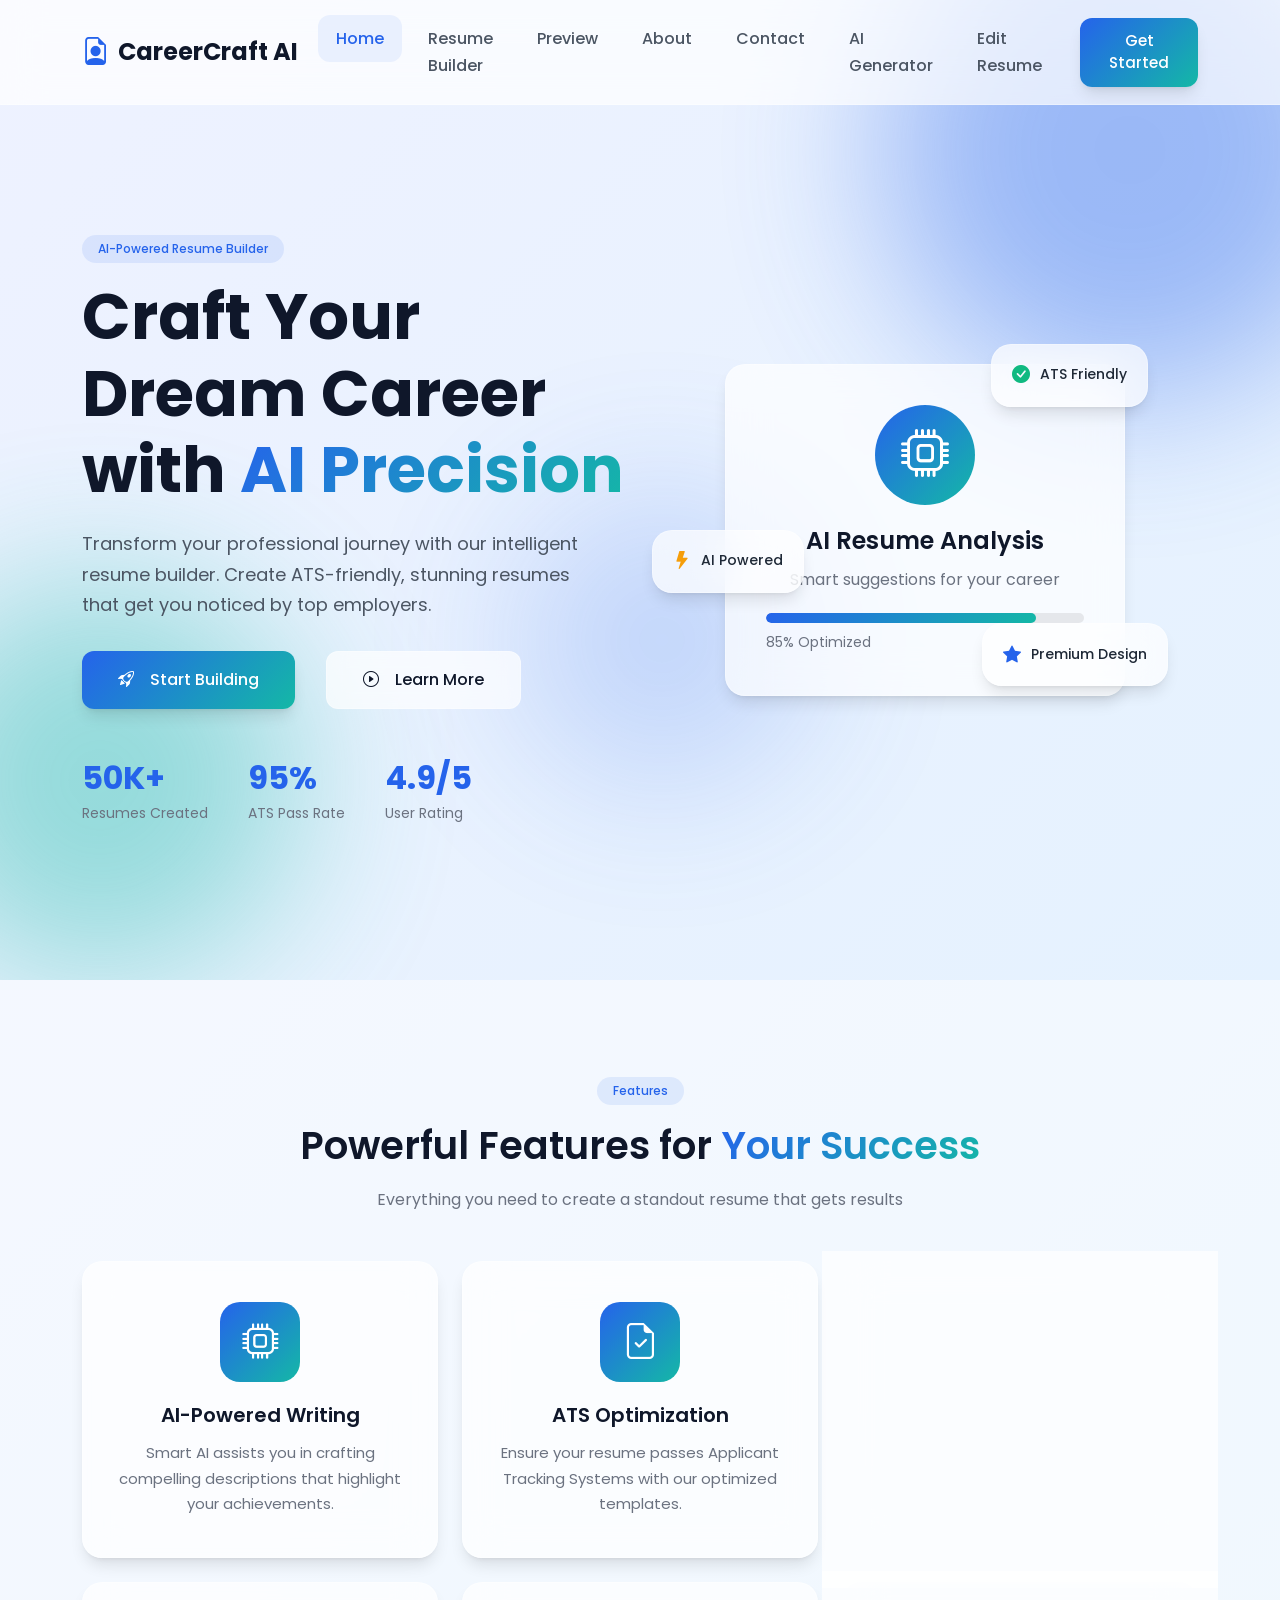
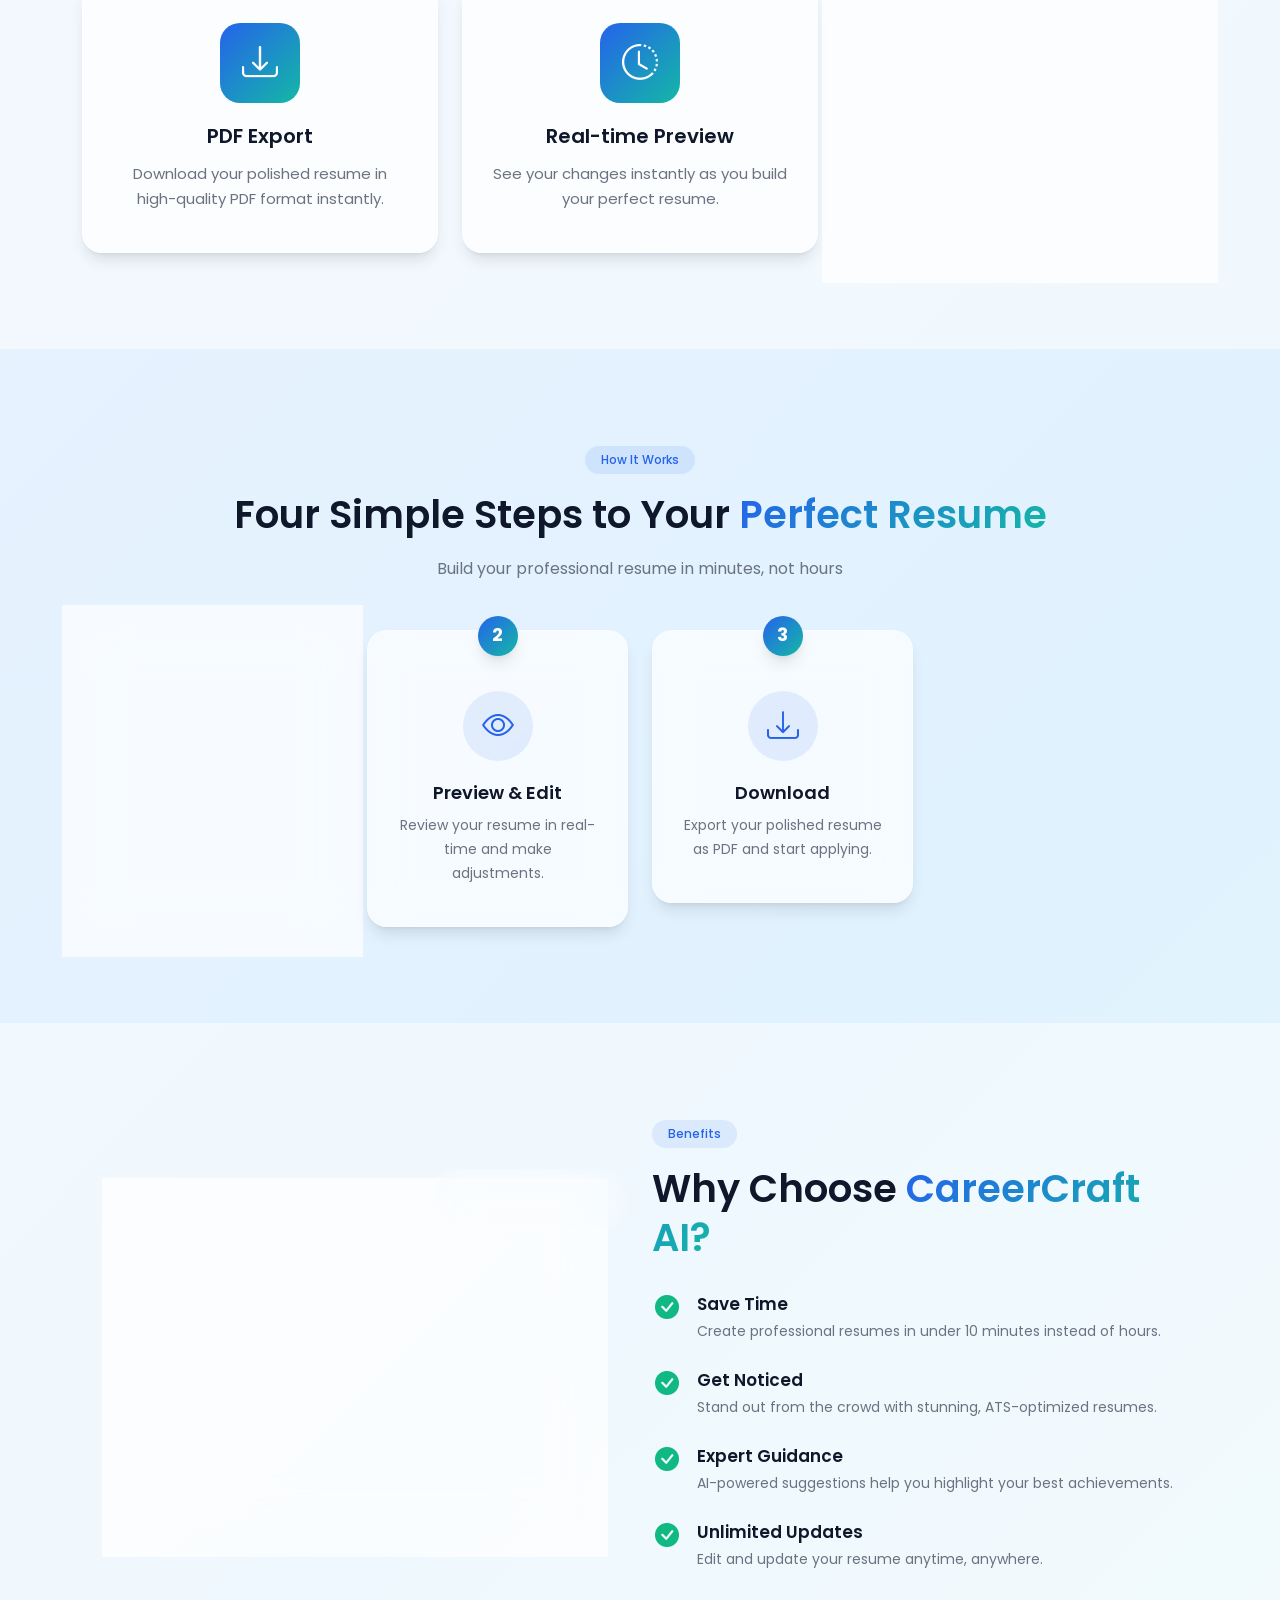
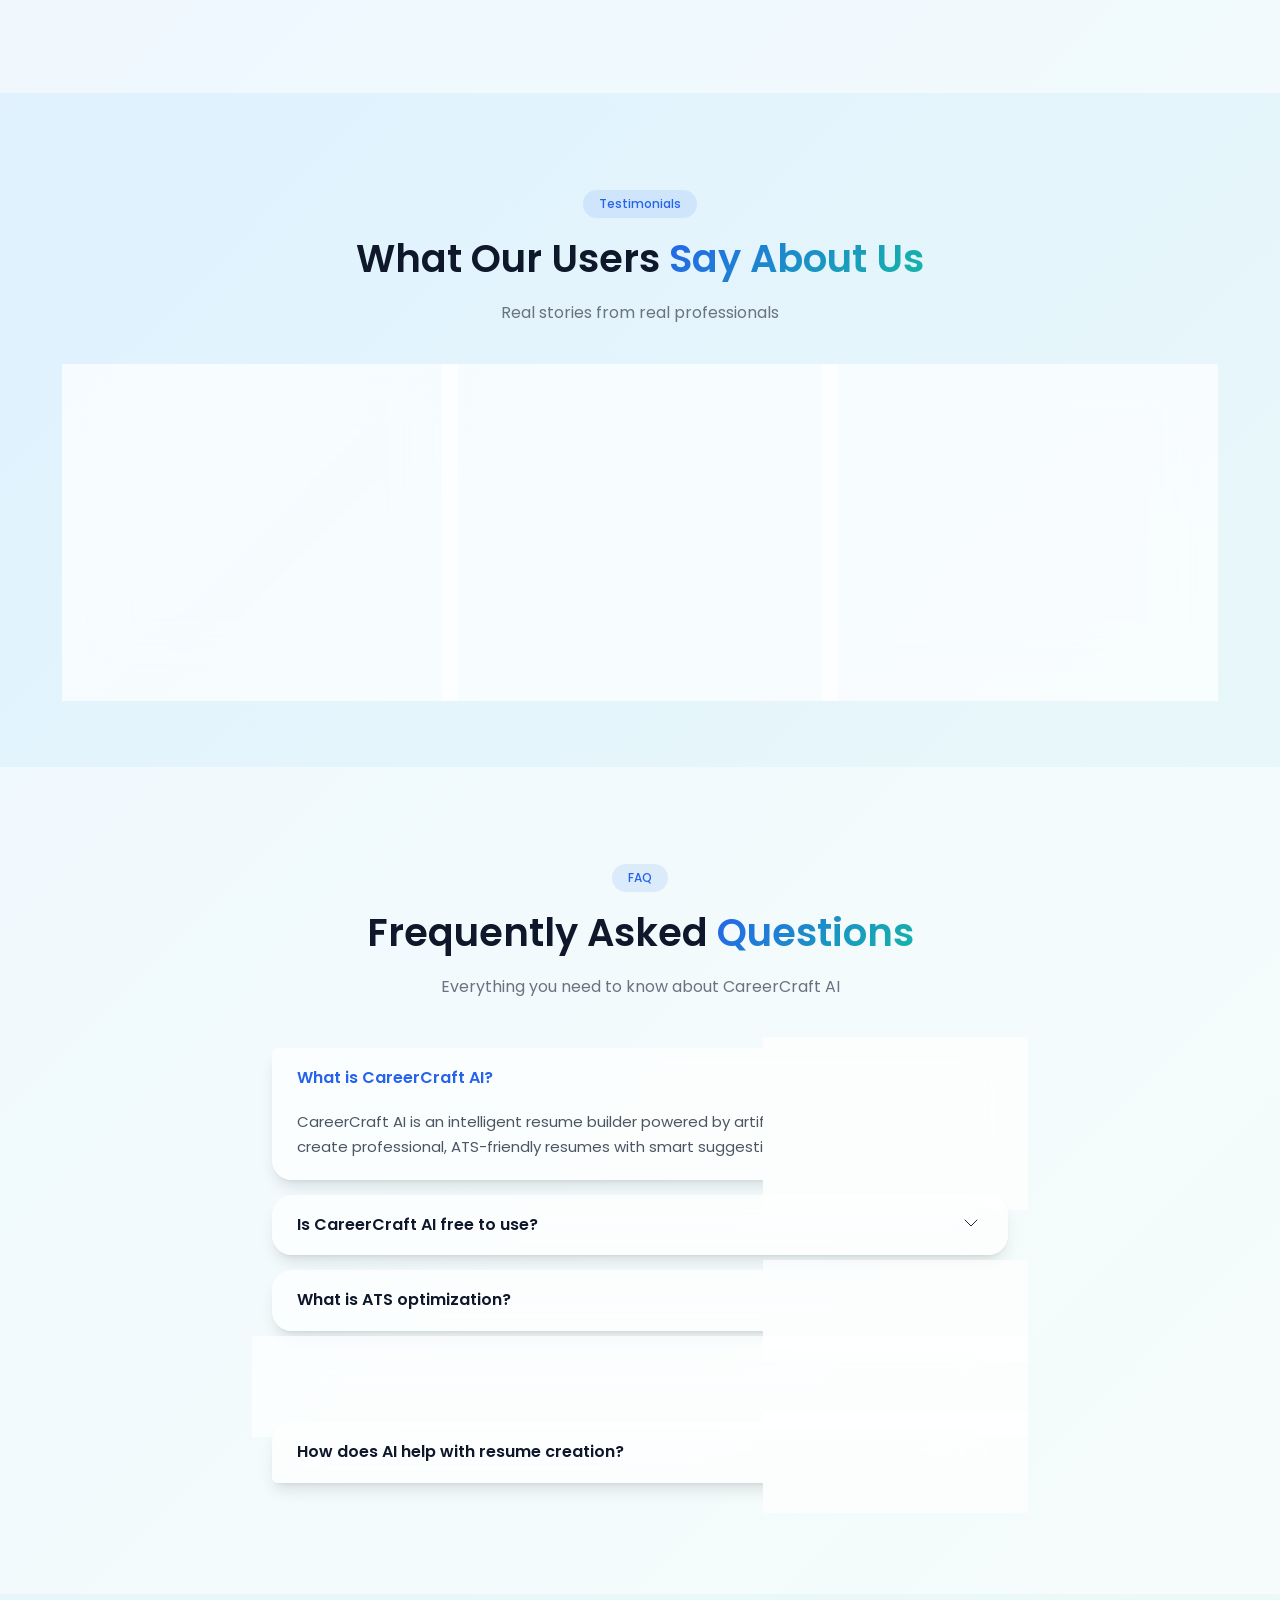
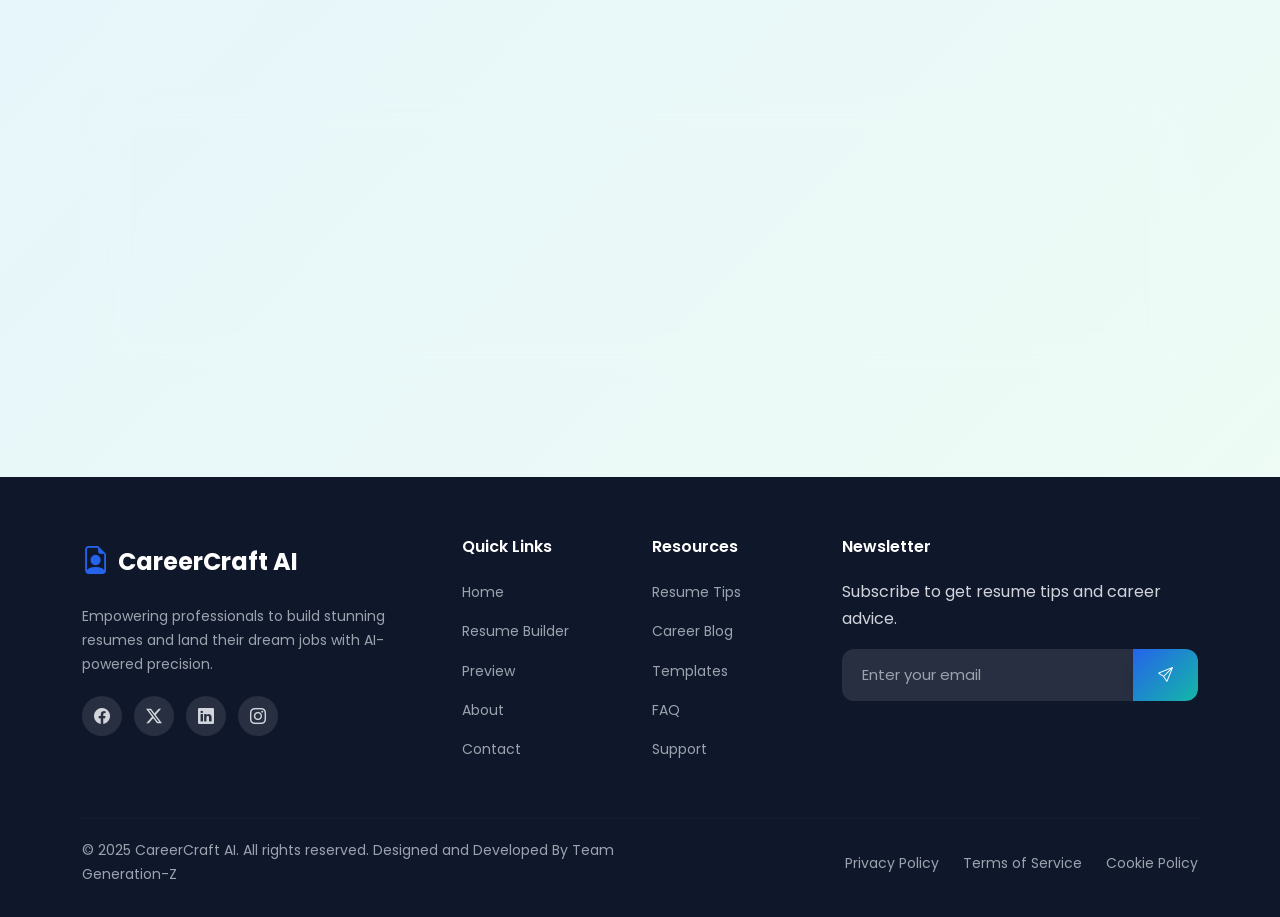
==== Frontend/index.html @ 410c8b63 "Initial commint - CareerCraft AI Resume Builder" ====
<!DOCTYPE html>
<html lang="en">
<head>
    <meta charset="UTF-8">
    <meta name="viewport" content="width=device-width, initial-scale=1.0">
    <title>CareerCraft AI - Build Your Perfect Resume with AI</title>
    <link href="https://cdn.jsdelivr.net/npm/bootstrap@5.3.2/dist/css/bootstrap.min.css" rel="stylesheet">
    <link href="https://cdn.jsdelivr.net/npm/bootstrap-icons@1.11.1/font/bootstrap-icons.css" rel="stylesheet">
    <link href="https://fonts.googleapis.com/css2?family=Poppins:wght@300;400;500;600;700&display=swap" rel="stylesheet">
    <link rel="stylesheet" href="css/styles.css">
</head>
<body>
    <!-- Navigation -->
    <nav class="navbar navbar-expand-lg fixed-top glass-nav">
        <div class="container">
            <a class="navbar-brand" href="index.html">
                <i class="bi bi-file-earmark-person me-2"></i>CareerCraft AI
            </a>
            <button class="navbar-toggler" type="button" data-bs-toggle="collapse" data-bs-target="#navbarNav">
                <span class="navbar-toggler-icon"></span>
            </button>
            <div class="collapse navbar-collapse" id="navbarNav">
                <ul class="navbar-nav ms-auto">
                    <li class="nav-item">
                        <a class="nav-link active" href="index.html">Home</a>
                    </li>
                    <li class="nav-item">
                        <a class="nav-link" href="builder.html">Resume Builder</a>
                    </li>
                    <li class="nav-item">
                        <a class="nav-link" href="preview.html">Preview</a>
                    </li>
                    <li class="nav-item">
                        <a class="nav-link" href="about.html">About</a>
                    </li>
                    <li class="nav-item">
                        <a class="nav-link" href="contact.html">Contact</a>
                    </li>
                    <li class="nav-item">
                    <a class="nav-link active" href="ai_resume.html">
                        AI Generator
                    </a>
                </li>
                     <li class="nav-item">
                    <a class="nav-link active" href="edit_ai_resume.html">
                        Edit Resume
                    </a>
                </li>   
                </ul>
                <a href="builder.html" class="btn btn-primary ms-lg-3">Get Started</a>
            </div>
        </div>
    </nav>

    <!-- Hero Section -->
    <section class="hero-section">
        <div class="hero-bg-shapes">
            <div class="shape shape-1"></div>
            <div class="shape shape-2"></div>
            <div class="shape shape-3"></div>
        </div>
        <div class="container">
            <div class="row align-items-center min-vh-100">
                <div class="col-lg-6">
                    <span class="badge badge-primary mb-3">AI-Powered Resume Builder</span>
                    <h1 class="hero-title">Craft Your Dream Career with <span class="gradient-text">AI Precision</span></h1>
                    <p class="hero-subtitle">Transform your professional journey with our intelligent resume builder. Create ATS-friendly, stunning resumes that get you noticed by top employers.</p>
                    <div class="hero-buttons">
                        <a href="builder.html" class="btn btn-primary btn-lg me-3">
                            <i class="bi bi-rocket-takeoff me-2"></i>Start Building
                        </a>
                        <a href="#features" class="btn btn-outline-glass btn-lg">
                            <i class="bi bi-play-circle me-2"></i>Learn More
                        </a>
                    </div>
                    <div class="hero-stats mt-5">
                        <div class="stat-item">
                            <h3>50K+</h3>
                            <p>Resumes Created</p>
                        </div>
                        <div class="stat-item">
                            <h3>95%</h3>
                            <p>ATS Pass Rate</p>
                        </div>
                        <div class="stat-item">
                            <h3>4.9/5</h3>
                            <p>User Rating</p>
                        </div>
                    </div>
                </div>
                <div class="col-lg-6">
                    <div class="hero-illustration">
                        <div class="glass-card hero-card">
                            <div class="ai-icon-wrapper">
                                <i class="bi bi-cpu"></i>
                            </div>
                            <h4>AI Resume Analysis</h4>
                            <p>Smart suggestions for your career</p>
                            <div class="progress-bar-wrapper">
                                <div class="progress">
                                    <div class="progress-bar" style="width: 85%;"></div>
                                </div>
                                <span>85% Optimized</span>
                            </div>
                        </div>
                        <div class="floating-card card-1 glass-card">
                            <i class="bi bi-check-circle-fill text-success"></i>
                            <span>ATS Friendly</span>
                        </div>
                        <div class="floating-card card-2 glass-card">
                            <i class="bi bi-lightning-fill text-warning"></i>
                            <span>AI Powered</span>
                        </div>
                        <div class="floating-card card-3 glass-card">
                            <i class="bi bi-star-fill text-primary"></i>
                            <span>Premium Design</span>
                        </div>
                    </div>
                </div>
            </div>
        </div>
    </section>

    <!-- Features Section -->
    <section id="features" class="features-section py-5">
        <div class="container py-5">
            <div class="text-center mb-5">
                <span class="badge badge-primary mb-3">Features</span>
                <h2 class="section-title">Powerful Features for <span class="gradient-text">Your Success</span></h2>
                <p class="section-subtitle">Everything you need to create a standout resume that gets results</p>
            </div>
            <div class="row g-4">
                <div class="col-md-6 col-lg-4">
                    <div class="feature-card glass-card">
                        <div class="feature-icon">
                            <i class="bi bi-cpu"></i>
                        </div>
                        <h4>AI-Powered Writing</h4>
                        <p>Smart AI assists you in crafting compelling descriptions that highlight your achievements.</p>
                    </div>
                </div>
                <div class="col-md-6 col-lg-4">
                    <div class="feature-card glass-card">
                        <div class="feature-icon">
                            <i class="bi bi-file-earmark-check"></i>
                        </div>
                        <h4>ATS Optimization</h4>
                        <p>Ensure your resume passes Applicant Tracking Systems with our optimized templates.</p>
                    </div>
                </div>
                <div class="col-md-6 col-lg-4">
                    <div class="feature-card glass-card">
                        <div class="feature-icon">
                            <i class="bi bi-palette"></i>
                        </div>
                        <h4>Professional Templates</h4>
                        <p>Choose from stunning, industry-specific templates designed by experts.</p>
                    </div>
                </div>
                <div class="col-md-6 col-lg-4">
                    <div class="feature-card glass-card">
                        <div class="feature-icon">
                            <i class="bi bi-download"></i>
                        </div>
                        <h4>PDF Export</h4>
                        <p>Download your polished resume in high-quality PDF format instantly.</p>
                    </div>
                </div>
                <div class="col-md-6 col-lg-4">
                    <div class="feature-card glass-card">
                        <div class="feature-icon">
                            <i class="bi bi-clock-history"></i>
                        </div>
                        <h4>Real-time Preview</h4>
                        <p>See your changes instantly as you build your perfect resume.</p>
                    </div>
                </div>
                <div class="col-md-6 col-lg-4">
                    <div class="feature-card glass-card">
                        <div class="feature-icon">
                            <i class="bi bi-shield-check"></i>
                        </div>
                        <h4>Data Security</h4>
                        <p>Your information is encrypted and secure. We never share your data.</p>
                    </div>
                </div>
            </div>
        </div>
    </section>

    <!-- How It Works Section -->
    <section class="how-it-works py-5">
        <div class="container py-5">
            <div class="text-center mb-5">
                <span class="badge badge-primary mb-3">How It Works</span>
                <h2 class="section-title">Four Simple Steps to Your <span class="gradient-text">Perfect Resume</span></h2>
                <p class="section-subtitle">Build your professional resume in minutes, not hours</p>
            </div>
            <div class="row g-4">
                <div class="col-lg-3 col-md-6">
                    <div class="step-card glass-card">
                        <div class="step-number">1</div>
                        <div class="step-icon">
                            <i class="bi bi-person-plus"></i>
                        </div>
                        <h4>Enter Details</h4>
                        <p>Fill in your personal and professional information in our intuitive form.</p>
                    </div>
                </div>
                <!-- <div class="col-lg-3 col-md-6">
                    <div class="step-card glass-card">
                        <div class="step-number">2</div>
                        <div class="step-icon">
                            <i class="bi bi-magic"></i>
                        </div>
                        <h4>AI Enhancement</h4>
                        <p>Let AI optimize your content and suggest improvements.</p>
                    </div>
                </div> -->
                <div class="col-lg-3 col-md-6">
                    <div class="step-card glass-card">
                        <div class="step-number">2</div>
                        <div class="step-icon">
                            <i class="bi bi-eye"></i>
                        </div>
                        <h4>Preview & Edit</h4>
                        <p>Review your resume in real-time and make adjustments.</p>
                    </div>
                </div>
                <div class="col-lg-3 col-md-6">
                    <div class="step-card glass-card">
                        <div class="step-number">3</div>
                        <div class="step-icon">
                            <i class="bi bi-download"></i>
                        </div>
                        <h4>Download</h4>
                        <p>Export your polished resume as PDF and start applying.</p>
                    </div>
                </div>
            </div>
        </div>
    </section>

    <!-- Benefits Section -->
    <section class="benefits-section py-5">
        <div class="container py-5">
            <div class="row align-items-center">
                <div class="col-lg-6 mb-5 mb-lg-0">
                    <div class="benefits-illustration">
                        <div class="glass-card benefit-main-card">
                            <div class="benefit-icon-large">
                                <i class="bi bi-graph-up-arrow"></i>
                            </div>
                            <h3>Boost Your Career</h3>
                            <p>Join thousands of professionals who landed their dream jobs</p>
                        </div>
                        <div class="benefit-floating glass-card">
                            <i class="bi bi-trophy-fill"></i>
                            <span>Top Performer</span>
                        </div>
                    </div>
                </div>
                <div class="col-lg-6">
                    <span class="badge badge-primary mb-3">Benefits</span>
                    <h2 class="section-title">Why Choose <span class="gradient-text">CareerCraft AI?</span></h2>
                    <div class="benefits-list">
                        <div class="benefit-item">
                            <div class="benefit-icon">
                                <i class="bi bi-check-circle-fill"></i>
                            </div>
                            <div class="benefit-content">
                                <h5>Save Time</h5>
                                <p>Create professional resumes in under 10 minutes instead of hours.</p>
                            </div>
                        </div>
                        <div class="benefit-item">
                            <div class="benefit-icon">
                                <i class="bi bi-check-circle-fill"></i>
                            </div>
                            <div class="benefit-content">
                                <h5>Get Noticed</h5>
                                <p>Stand out from the crowd with stunning, ATS-optimized resumes.</p>
                            </div>
                        </div>
                        <div class="benefit-item">
                            <div class="benefit-icon">
                                <i class="bi bi-check-circle-fill"></i>
                            </div>
                            <div class="benefit-content">
                                <h5>Expert Guidance</h5>
                                <p>AI-powered suggestions help you highlight your best achievements.</p>
                            </div>
                        </div>
                        <div class="benefit-item">
                            <div class="benefit-icon">
                                <i class="bi bi-check-circle-fill"></i>
                            </div>
                            <div class="benefit-content">
                                <h5>Unlimited Updates</h5>
                                <p>Edit and update your resume anytime, anywhere.</p>
                            </div>
                        </div>
                    </div>
                </div>
            </div>
        </div>
    </section>

    <!-- Testimonials Section -->
    <section class="testimonials-section py-5">
        <div class="container py-5">
            <div class="text-center mb-5">
                <span class="badge badge-primary mb-3">Testimonials</span>
                <h2 class="section-title">What Our Users <span class="gradient-text">Say About Us</span></h2>
                <p class="section-subtitle">Real stories from real professionals</p>
            </div>
            <div class="row g-4">
                <div class="col-lg-4 col-md-6">
                    <div class="testimonial-card glass-card">
                        <div class="stars mb-3">
                            <i class="bi bi-star-fill"></i>
                            <i class="bi bi-star-fill"></i>
                            <i class="bi bi-star-fill"></i>
                            <i class="bi bi-star-fill"></i>
                            <i class="bi bi-star-fill"></i>
                        </div>
                        <p class="testimonial-text">"CareerCraft AI helped me land my dream job at Google! The AI suggestions were incredibly helpful in highlighting my achievements."</p>
                        <div class="testimonial-author">
                            <div class="author-avatar">
                                <i class="bi bi-person-circle"></i>
                            </div>
                            <div class="author-info">
                                <h6>Sarah Johnson</h6>
                                <span>Software Engineer at Google</span>
                            </div>
                        </div>
                    </div>
                </div>
                <div class="col-lg-4 col-md-6">
                    <div class="testimonial-card glass-card">
                        <div class="stars mb-3">
                            <i class="bi bi-star-fill"></i>
                            <i class="bi bi-star-fill"></i>
                            <i class="bi bi-star-fill"></i>
                            <i class="bi bi-star-fill"></i>
                            <i class="bi bi-star-fill"></i>
                        </div>
                        <p class="testimonial-text">"I was skeptical at first, but the ATS optimization really works. Got 3x more interviews after using CareerCraft AI!"</p>
                        <div class="testimonial-author">
                            <div class="author-avatar">
                                <i class="bi bi-person-circle"></i>
                            </div>
                            <div class="author-info">
                                <h6>Michael Chen</h6>
                                <span>Product Manager at Meta</span>
                            </div>
                        </div>
                    </div>
                </div>
                <div class="col-lg-4 col-md-6">
                    <div class="testimonial-card glass-card">
                        <div class="stars mb-3">
                            <i class="bi bi-star-fill"></i>
                            <i class="bi bi-star-fill"></i>
                            <i class="bi bi-star-fill"></i>
                            <i class="bi bi-star-fill"></i>
                            <i class="bi bi-star-fill"></i>
                        </div>
                        <p class="testimonial-text">"The intuitive interface and beautiful templates made resume creation a breeze. Highly recommended for all job seekers!"</p>
                        <div class="testimonial-author">
                            <div class="author-avatar">
                                <i class="bi bi-person-circle"></i>
                            </div>
                            <div class="author-info">
                                <h6>Emily Rodriguez</h6>
                                <span>UX Designer at Apple</span>
                            </div>
                        </div>
                    </div>
                </div>
            </div>
        </div>
    </section>

    <!-- FAQ Section -->
    <section class="faq-section py-5">
        <div class="container py-5">
            <div class="text-center mb-5">
                <span class="badge badge-primary mb-3">FAQ</span>
                <h2 class="section-title">Frequently Asked <span class="gradient-text">Questions</span></h2>
                <p class="section-subtitle">Everything you need to know about CareerCraft AI</p>
            </div>
            <div class="row justify-content-center">
                <div class="col-lg-8">
                    <div class="accordion glass-accordion" id="faqAccordion">
                        <div class="accordion-item glass-card">
                            <h2 class="accordion-header">
                                <button class="accordion-button" type="button" data-bs-toggle="collapse" data-bs-target="#faq1">
                                    What is CareerCraft AI?
                                </button>
                            </h2>
                            <div id="faq1" class="accordion-collapse collapse show" data-bs-parent="#faqAccordion">
                                <div class="accordion-body">
                                    CareerCraft AI is an intelligent resume builder powered by artificial intelligence. It helps you create professional, ATS-friendly resumes with smart suggestions and beautiful templates.
                                </div>
                            </div>
                        </div>
                        <div class="accordion-item glass-card">
                            <h2 class="accordion-header">
                                <button class="accordion-button collapsed" type="button" data-bs-toggle="collapse" data-bs-target="#faq2">
                                    Is CareerCraft AI free to use?
                                </button>
                            </h2>
                            <div id="faq2" class="accordion-collapse collapse" data-bs-parent="#faqAccordion">
                                <div class="accordion-body">
                                    Yes! CareerCraft AI offers a free tier with essential features. You can create, edit, and download your resume at no cost. Premium features are available for users who want advanced capabilities.
                                </div>
                            </div>
                        </div>
                        <div class="accordion-item glass-card">
                            <h2 class="accordion-header">
                                <button class="accordion-button collapsed" type="button" data-bs-toggle="collapse" data-bs-target="#faq3">
                                    What is ATS optimization?
                                </button>
                            </h2>
                            <div id="faq3" class="accordion-collapse collapse" data-bs-parent="#faqAccordion">
                                <div class="accordion-body">
                                    ATS (Applicant Tracking System) optimization ensures your resume can be scanned and parsed correctly by automated hiring systems. Our templates and formatting are designed to pass these systems seamlessly.
                                </div>
                            </div>
                        </div>
                        <div class="accordion-item glass-card">
                            <h2 class="accordion-header">
                                <button class="accordion-button collapsed" type="button" data-bs-toggle="collapse" data-bs-target="#faq4">
                                    Can I edit my resume after downloading?
                                </button>
                            </h2>
                            <div id="faq4" class="accordion-collapse collapse" data-bs-parent="#faqAccordion">
                                <div class="accordion-body">
                                    Absolutely! Your resume data is saved automatically and you can edit it anytime. Simply return to the Resume Builder to make changes and download an updated version.
                                </div>
                            </div>
                        </div>
                        <div class="accordion-item glass-card">
                            <h2 class="accordion-header">
                                <button class="accordion-button collapsed" type="button" data-bs-toggle="collapse" data-bs-target="#faq5">
                                    How does AI help with resume creation?
                                </button>
                            </h2>
                            <div id="faq5" class="accordion-collapse collapse" data-bs-parent="#faqAccordion">
                                <div class="accordion-body">
                                    Our AI analyzes your input and provides intelligent suggestions for improving your job descriptions, highlighting achievements, and optimizing keywords relevant to your target roles.
                                </div>
                            </img></div>
                        </div>
                    </div>
                </div>
            </div>
        </div>
    </section>

    <!-- CTA Section -->
    <section class="cta-section py-5">
        <div class="container py-5">
            <div class="cta-card glass-card text-center">
                <div class="cta-content">
                    <h2>Ready to Build Your Perfect Resume?</h2>
                    <p>Join 50,000+ professionals who have already transformed their careers with CareerCraft AI.</p>
                    <a href="builder.html" class="btn btn-primary btn-lg">
                        <i class="bi bi-rocket-takeoff me-2"></i>Start Building Now
                    </a>
                </div>
            </div>
        </div>
    </section>

    <!-- Footer -->
    <footer class="footer">
        <div class="container">
            <div class="row g-4">
                <div class="col-lg-4 col-md-6">
                    <div class="footer-brand">
                        <a href="index.html" class="navbar-brand">
                            <i class="bi bi-file-earmark-person me-2"></i>CareerCraft AI
                        </a>
                        <p>Empowering professionals to build stunning resumes and land their dream jobs with AI-powered precision.</p>
                        <div class="social-links">
                            <a href="#"><i class="bi bi-facebook"></i></a>
                            <a href="#"><i class="bi bi-twitter-x"></i></a>
                            <a href="#"><i class="bi bi-linkedin"></i></a>
                            <a href="#"><i class="bi bi-instagram"></i></a>
                        </div>
                    </div>
                </div>
                <div class="col-lg-2 col-md-6">
                    <h5>Quick Links</h5>
                    <ul class="footer-links">
                        <li><a href="index.html">Home</a></li>
                        <li><a href="builder.html">Resume Builder</a></li>
                        <li><a href="preview.html">Preview</a></li>
                        <li><a href="about.html">About</a></li>
                        <li><a href="contact.html">Contact</a></li>
                    </ul>
                </div>
                <div class="col-lg-2 col-md-6">
                    <h5>Resources</h5>
                    <ul class="footer-links">
                        <li><a href="#">Resume Tips</a></li>
                        <li><a href="#">Career Blog</a></li>
                        <li><a href="#">Templates</a></li>
                        <li><a href="#">FAQ</a></li>
                        <li><a href="#">Support</a></li>
                    </ul>
                </div>
                <div class="col-lg-4 col-md-6">
                    <h5>Newsletter</h5>
                    <p>Subscribe to get resume tips and career advice.</p>
                    <form class="newsletter-form">
                        <div class="input-group">
                            <input type="email" class="form-control" placeholder="Enter your email">
                            <button class="btn btn-primary" type="submit">
                                <i class="bi bi-send"></i>
                            </button>
                        </div>
                    </form>
                </div>
            </div>
            <hr class="footer-divider">
            <div class="row align-items-center">
                <div class="col-md-6">
                    <p class="copyright">&copy; 2025 CareerCraft AI. All rights reserved. Designed and Developed By Team Generation-Z</p>
                </div>
                <div class="col-md-6 text-md-end">
                    <div class="footer-legal">
                        <a href="#">Privacy Policy</a>
                        <a href="#">Terms of Service</a>
                        <a href="#">Cookie Policy</a>
                    </div>
                </div>
            </div>
        </div>
    </footer>

    <script src="https://cdn.jsdelivr.net/npm/bootstrap@5.3.2/dist/js/bootstrap.bundle.min.js"></script>
    <script type="module" src="../Frontend/js/main.js"></script>
</body>
</html>
---- Frontend/css/styles.css ----
/* ============================================
   CareerCraft AI - Main Stylesheet
   Premium SaaS Design with Glassmorphism
   ============================================ */

/* CSS Variables */
:root {
    --primary: #2563EB;
    --primary-dark: #1D4ED8;
    --primary-light: #3B82F6;
    --secondary: #0F172A;
    --background: #F8FAFC;
    --accent: #14B8A6;
    --accent-light: #2DD4BF;
    --white: #FFFFFF;
    --gray-50: #F9FAFB;
    --gray-100: #F3F4F6;
    --gray-200: #E5E7EB;
    --gray-300: #D1D5DB;
    --gray-400: #9CA3AF;
    --gray-500: #6B7280;
    --gray-600: #4B5563;
    --gray-700: #374151;
    --gray-800: #1F2937;
    --gray-900: #111827;
    --success: #10B981;
    --warning: #F59E0B;
    --error: #EF4444;
    --shadow-sm: 0 1px 2px 0 rgba(0, 0, 0, 0.05);
    --shadow: 0 4px 6px -1px rgba(0, 0, 0, 0.1), 0 2px 4px -2px rgba(0, 0, 0, 0.1);
    --shadow-md: 0 10px 15px -3px rgba(0, 0, 0, 0.1), 0 4px 6px -4px rgba(0, 0, 0, 0.1);
    --shadow-lg: 0 20px 25px -5px rgba(0, 0, 0, 0.1), 0 8px 10px -6px rgba(0, 0, 0, 0.1);
    --shadow-xl: 0 25px 50px -12px rgba(0, 0, 0, 0.25);
    --glass-bg: rgba(255, 255, 255, 0.7);
    --glass-border: rgba(255, 255, 255, 0.3);
    --gradient-primary: linear-gradient(135deg, var(--primary) 0%, var(--accent) 100%);
    --gradient-bg: linear-gradient(135deg, #EEF2FF 0%, #E0F2FE 50%, #F0FDF4 100%);
    --border-radius: 12px;
    --border-radius-lg: 20px;
    --border-radius-xl: 30px;
    --transition: all 0.3s ease;
    --font-family: 'Poppins', sans-serif;
}

/* Base Styles */
* {
    margin: 0;
    padding: 0;
    box-sizing: border-box;
}

html {
    scroll-behavior: smooth;
}

body {
    font-family: var(--font-family);
    background: var(--gradient-bg);
    color: var(--gray-800);
    line-height: 1.7;
    font-weight: 400;
    overflow-x: hidden;
}

/* Typography */
h1, h2, h3, h4, h5, h6 {
    color: var(--secondary);
    font-weight: 600;
    line-height: 1.3;
}

.gradient-text {
    background: var(--gradient-primary);
    -webkit-background-clip: text;
    -webkit-text-fill-color: transparent;
    background-clip: text;
}

/* Buttons */
.btn {
    font-family: var(--font-family);
    font-weight: 500;
    padding: 12px 28px;
    border-radius: var(--border-radius);
    transition: var(--transition);
    font-size: 15px;
    display: inline-flex;
    align-items: center;
    justify-content: center;
    gap: 8px;
}

.btn-primary {
    background: var(--gradient-primary);
    border: none;
    color: var(--white);
    box-shadow: var(--shadow-md);
}

.btn-primary:hover {
    transform: translateY(-2px);
    box-shadow: var(--shadow-lg);
    background: var(--gradient-primary);
}

.btn-outline-glass {
    background: var(--glass-bg);
    backdrop-filter: blur(10px);
    border: 1px solid var(--glass-border);
    color: var(--secondary);
}

.btn-outline-glass:hover {
    background: var(--white);
    transform: translateY(-2px);
}

.btn-outline-danger {
    background: transparent;
    border: 1px solid var(--error);
    color: var(--error);
}

.btn-outline-danger:hover {
    background: var(--error);
    color: var(--white);
}

.btn-lg {
    padding: 16px 36px;
    font-size: 16px;
}

.btn-sm {
    padding: 8px 20px;
    font-size: 13px;
}

.btn-add {
    background: var(--accent);
    color: var(--white);
    border: none;
}

.btn-add:hover {
    background: var(--accent-light);
    color: var(--white);
}

.btn-remove {
    background: transparent;
    border: none;
    color: var(--gray-400);
    font-size: 18px;
    padding: 4px 8px;
    transition: var(--transition);
}

.btn-remove:hover {
    color: var(--error);
}

/* Badge */
.badge {
    font-family: var(--font-family);
    font-weight: 500;
    padding: 8px 16px;
    border-radius: 50px;
}

.badge-primary {
    background: rgba(37, 99, 235, 0.1);
    color: var(--primary);
}

/* Glass Card */
.glass-card {
    background: var(--glass-bg);
    backdrop-filter: blur(20px);
    -webkit-backdrop-filter: blur(20px);
    border: 1px solid var(--glass-border);
    border-radius: var(--border-radius-lg);
    box-shadow: var(--shadow-md);
    transition: var(--transition);
}

.glass-card:hover {
    transform: translateY(-4px);
    box-shadow: var(--shadow-lg);
}

.glass-card-inner {
    background: rgba(255, 255, 255, 0.5);
    border-radius: var(--border-radius);
    padding: 20px;
    margin-bottom: 16px;
}

/* Navigation */
.glass-nav {
    background: var(--glass-bg);
    backdrop-filter: blur(20px);
    -webkit-backdrop-filter: blur(20px);
    border-bottom: 1px solid var(--glass-border);
    padding: 15px 0;
    transition: var(--transition);
}

.glass-nav.scrolled {
    background: rgba(255, 255, 255, 0.95);
    box-shadow: var(--shadow);
}

.navbar-brand {
    font-size: 24px;
    font-weight: 700;
    color: var(--secondary) !important;
    display: flex;
    align-items: center;
}

.navbar-brand i {
    color: var(--primary);
    font-size: 28px;
}

.nav-link {
    font-weight: 500;
    color: var(--gray-600) !important;
    padding: 10px 18px !important;
    margin: 0 4px;
    border-radius: var(--border-radius);
    transition: var(--transition);
}

.nav-link:hover,
.nav-link.active {
    color: var(--primary) !important;
    background: rgba(37, 99, 235, 0.08);
}

.navbar-toggler {
    border: none;
    padding: 8px;
}

.navbar-toggler:focus {
    box-shadow: none;
}

/* Hero Section */
.hero-section {
    position: relative;
    padding-top: 80px;
    min-height: 100vh;
    overflow: hidden;
}

.hero-bg-shapes {
    position: absolute;
    width: 100%;
    height: 100%;
    top: 0;
    left: 0;
    z-index: -1;
    overflow: hidden;
}

.shape {
    position: absolute;
    border-radius: 50%;
    filter: blur(80px);
    opacity: 0.4;
}

.shape-1 {
    width: 500px;
    height: 500px;
    background: var(--primary);
    top: -100px;
    right: -100px;
    animation: float 8s ease-in-out infinite;
}

.shape-2 {
    width: 400px;
    height: 400px;
    background: var(--accent);
    bottom: 0;
    left: -100px;
    animation: float 10s ease-in-out infinite reverse;
}

.shape-3 {
    width: 300px;
    height: 300px;
    background: rgba(37, 99, 235, 0.5);
    top: 50%;
    left: 40%;
    animation: float 12s ease-in-out infinite;
}

@keyframes float {
    0%, 100% {
        transform: translateY(0) rotate(0deg);
    }
    50% {
        transform: translateY(-30px) rotate(5deg);
    }
}

.hero-title {
    font-size: clamp(2.5rem, 5vw, 4rem);
    font-weight: 700;
    margin-bottom: 20px;
    line-height: 1.2;
}

.hero-subtitle {
    font-size: 18px;
    color: var(--gray-600);
    margin-bottom: 30px;
    max-width: 500px;
}

.hero-buttons {
    display: flex;
    flex-wrap: wrap;
    gap: 15px;
}

.hero-stats {
    display: flex;
    gap: 40px;
    flex-wrap: wrap;
}

.stat-item h3 {
    font-size: 32px;
    font-weight: 700;
    color: var(--primary);
    margin-bottom: 4px;
}

.stat-item p {
    font-size: 14px;
    color: var(--gray-500);
    margin: 0;
}

/* Hero Illustration */
.hero-illustration {
    position: relative;
    padding: 40px;
}

.hero-card {
    text-align: center;
    padding: 40px;
    max-width: 400px;
    margin: 0 auto;
}

.ai-icon-wrapper {
    width: 100px;
    height: 100px;
    background: var(--gradient-primary);
    border-radius: 50%;
    display: flex;
    align-items: center;
    justify-content: center;
    margin: 0 auto 20px;
    animation: pulse 2s ease-in-out infinite;
}

.ai-icon-wrapper i {
    font-size: 48px;
    color: var(--white);
}

@keyframes pulse {
    0%, 100% {
        transform: scale(1);
        box-shadow: 0 0 0 0 rgba(37, 99, 235, 0.4);
    }
    50% {
        transform: scale(1.05);
        box-shadow: 0 0 30px 10px rgba(37, 99, 235, 0.2);
    }
}

.hero-card h4 {
    font-size: 24px;
    margin-bottom: 10px;
}

.hero-card p {
    color: var(--gray-500);
    margin-bottom: 20px;
}

.progress-bar-wrapper {
    text-align: left;
}

.progress {
    height: 10px;
    border-radius: 50px;
    background: var(--gray-200);
    overflow: hidden;
}

.progress-bar {
    background: var(--gradient-primary);
    border-radius: 50px;
    transition: width 1s ease;
}

.progress-bar-wrapper span {
    font-size: 14px;
    color: var(--gray-500);
    margin-top: 8px;
    display: block;
}

.floating-card {
    position: absolute;
    padding: 15px 20px;
    display: flex;
    align-items: center;
    gap: 10px;
    font-size: 14px;
    font-weight: 500;
    animation: floatCard 4s ease-in-out infinite;
}

.floating-card i {
    font-size: 18px;
}

.card-1 {
    top: 20px;
    right: 50px;
    animation-delay: 0s;
}

.card-2 {
    top: 50%;
    left: 0;
    animation-delay: 1s;
}

.card-3 {
    bottom: 50px;
    right: 30px;
    animation-delay: 2s;
}

@keyframes floatCard {
    0%, 100% {
        transform: translateY(0);
    }
    50% {
        transform: translateY(-15px);
    }
}

/* Section Styles */
.section-title {
    font-size: clamp(1.8rem, 3vw, 2.5rem);
    margin-bottom: 15px;
}

.section-subtitle {
    font-size: 16px;
    color: var(--gray-500);
    max-width: 600px;
    margin: 0 auto;
}

/* Features Section */
.features-section {
    background: rgba(255, 255, 255, 0.5);
}

.feature-card {
    padding: 40px 30px;
    text-align: center;
    height: 100%;
}

.feature-icon {
    width: 80px;
    height: 80px;
    background: var(--gradient-primary);
    border-radius: var(--border-radius-lg);
    display: flex;
    align-items: center;
    justify-content: center;
    margin: 0 auto 20px;
}

.feature-icon i {
    font-size: 36px;
    color: var(--white);
}

.feature-card h4 {
    font-size: 20px;
    margin-bottom: 12px;
}

.feature-card p {
    color: var(--gray-500);
    font-size: 15px;
    margin: 0;
}

/* How It Works Section */
.step-card {
    padding: 40px 30px;
    text-align: center;
    position: relative;
}

.step-number {
    position: absolute;
    top: -15px;
    left: 50%;
    transform: translateX(-50%);
    width: 40px;
    height: 40px;
    background: var(--gradient-primary);
    color: var(--white);
    border-radius: 50%;
    display: flex;
    align-items: center;
    justify-content: center;
    font-weight: 700;
    font-size: 18px;
    box-shadow: var(--shadow-md);
}

.step-icon {
    width: 70px;
    height: 70px;
    background: rgba(37, 99, 235, 0.1);
    border-radius: 50%;
    display: flex;
    align-items: center;
    justify-content: center;
    margin: 20px auto;
}

.step-icon i {
    font-size: 32px;
    color: var(--primary);
}

.step-card h4 {
    font-size: 18px;
    margin-bottom: 10px;
}

.step-card p {
    color: var(--gray-500);
    font-size: 14px;
    margin: 0;
}

/* Benefits Section */
.benefits-section {
    background: rgba(255, 255, 255, 0.5);
}

.benefits-illustration {
    position: relative;
    padding: 40px;
}

.benefit-main-card {
    text-align: center;
    padding: 50px 30px;
}

.benefit-icon-large {
    width: 120px;
    height: 120px;
    background: var(--gradient-primary);
    border-radius: 50%;
    display: flex;
    align-items: center;
    justify-content: center;
    margin: 0 auto 20px;
}

.benefit-icon-large i {
    font-size: 50px;
    color: var(--white);
}

.benefit-main-card h3 {
    font-size: 24px;
    margin-bottom: 10px;
}

.benefit-main-card p {
    color: var(--gray-500);
    margin: 0;
}

.benefit-floating {
    position: absolute;
    padding: 15px 25px;
    display: flex;
    align-items: center;
    gap: 10px;
    font-weight: 500;
    top: 20px;
    right: 0;
    animation: floatCard 4s ease-in-out infinite;
}

.benefits-list {
    margin-top: 30px;
}

.benefit-item {
    display: flex;
    gap: 15px;
    margin-bottom: 25px;
}

.benefit-icon {
    width: 30px;
    height: 30px;
    min-width: 30px;
    display: flex;
    align-items: center;
    justify-content: center;
}

.benefit-icon i {
    font-size: 24px;
    color: var(--success);
}

.benefit-content h5 {
    font-size: 17px;
    margin-bottom: 5px;
}

.benefit-content p {
    font-size: 14px;
    color: var(--gray-500);
    margin: 0;
}

/* Testimonials Section */
.testimonial-card {
    padding: 35px;
    height: 100%;
}

.stars i {
    color: #FBBF24;
    font-size: 18px;
    margin-right: 2px;
}

.testimonial-text {
    font-size: 15px;
    color: var(--gray-600);
    font-style: italic;
    margin-bottom: 20px;
    line-height: 1.8;
}

.testimonial-author {
    display: flex;
    align-items: center;
    gap: 15px;
}

.author-avatar {
    width: 50px;
    height: 50px;
    background: var(--gradient-primary);
    border-radius: 50%;
    display: flex;
    align-items: center;
    justify-content: center;
}

.author-avatar i {
    font-size: 28px;
    color: var(--white);
}

.author-info h6 {
    font-size: 15px;
    margin-bottom: 3px;
}

.author-info span {
    font-size: 13px;
    color: var(--gray-500);
}

/* FAQ Section */
.faq-section {
    background: rgba(255, 255, 255, 0.5);
}

.glass-accordion .accordion-item {
    margin-bottom: 15px;
    border: none;
    overflow: hidden;
}

.glass-accordion .accordion-button {
    background: transparent;
    font-weight: 600;
    color: var(--secondary);
    padding: 20px 25px;
    border: none;
    font-size: 16px;
}

.glass-accordion .accordion-button:not(.collapsed) {
    background: transparent;
    color: var(--primary);
    box-shadow: none;
}

.glass-accordion .accordion-button:focus {
    box-shadow: none;
}

.glass-accordion .accordion-button::after {
    background-size: 16px;
}

.glass-accordion .accordion-body {
    padding: 0 25px 20px;
    color: var(--gray-600);
    font-size: 15px;
}

/* CTA Section */
.cta-card {
    padding: 60px 40px;
    background: linear-gradient(135deg, rgba(37, 99, 235, 0.1) 0%, rgba(20, 184, 166, 0.1) 100%);
    text-align: center;
}

.cta-content h2 {
    font-size: 32px;
    margin-bottom: 15px;
}

.cta-content p {
    color: var(--gray-600);
    margin-bottom: 30px;
}

/* Footer */
.footer {
    background: var(--secondary);
    color: var(--gray-300);
    padding: 60px 0 30px;
}

.footer-brand .navbar-brand {
    color: var(--white) !important;
    margin-bottom: 20px;
    display: inline-block;
}

.footer-brand p {
    font-size: 14px;
    color: var(--gray-400);
    margin-bottom: 20px;
}

.social-links {
    display: flex;
    gap: 12px;
}

.social-links a {
    width: 40px;
    height: 40px;
    background: rgba(255, 255, 255, 0.1);
    border-radius: 50%;
    display: flex;
    align-items: center;
    justify-content: center;
    color: var(--gray-300);
    transition: var(--transition);
}

.social-links a:hover {
    background: var(--primary);
    color: var(--white);
}

.footer h5 {
    color: var(--white);
    font-size: 16px;
    margin-bottom: 20px;
}

.footer-links {
    list-style: none;
    padding: 0;
}

.footer-links li {
    margin-bottom: 12px;
}

.footer-links a {
    color: var(--gray-400);
    text-decoration: none;
    font-size: 14px;
    transition: var(--transition);
}

.footer-links a:hover {
    color: var(--white);
}

.newsletter-form .input-group {
    background: rgba(255, 255, 255, 0.1);
    border-radius: var(--border-radius);
    overflow: hidden;
}

.newsletter-form .form-control {
    background: transparent;
    border: none;
    color: var(--white);
    padding: 15px 20px;
}

.newsletter-form .form-control::placeholder {
    color: var(--gray-400);
}

.newsletter-form .btn {
    border-radius: 0 var(--border-radius) var(--border-radius) 0;
    padding: 15px 25px;
}

.footer-divider {
    border-color: rgba(255, 255, 255, 0.1);
    margin: 40px 0 20px;
}

.copyright {
    font-size: 14px;
    color: var(--gray-400);
    margin: 0;
}

.footer-legal a {
    color: var(--gray-400);
    text-decoration: none;
    font-size: 14px;
    margin-left: 20px;
    transition: var(--transition);
}

.footer-legal a:hover {
    color: var(--white);
}

/* Page Header */
.page-header {
    padding-top: 100px;
    background: linear-gradient(135deg, rgba(37, 99, 235, 0.05) 0%, rgba(20, 184, 166, 0.05) 100%);
}

.page-title {
    font-size: clamp(2rem, 4vw, 3rem);
    margin-bottom: 10px;
}

.page-subtitle {
    color: var(--gray-500);
    font-size: 16px;
}

/* ============================================
   Resume Builder Styles
   ============================================ */

.builder-section {
    padding-bottom: 80px;
}

/* Form Progress */
.form-progress {
    display: flex;
    align-items: center;
    justify-content: center;
    flex-wrap: wrap;
    gap: 10px;
}

.progress-step {
    display: flex;
    flex-direction: column;
    align-items: center;
    gap: 8px;
    opacity: 0.5;
    transition: var(--transition);
}

.progress-step.active {
    opacity: 1;
}

.progress-step.completed {
    opacity: 1;
}

.step-circle {
    width: 45px;
    height: 45px;
    border-radius: 50%;
    background: var(--white);
    border: 2px solid var(--gray-300);
    display: flex;
    align-items: center;
    justify-content: center;
    font-weight: 600;
    color: var(--gray-500);
    transition: var(--transition);
}

.progress-step.active .step-circle {
    background: var(--gradient-primary);
    border-color: var(--primary);
    color: var(--white);
}

.progress-step.completed .step-circle {
    background: var(--success);
    border-color: var(--success);
    color: var(--white);
}

.progress-step span {
    font-size: 13px;
    color: var(--gray-500);
    font-weight: 500;
}

.progress-line {
    width: 40px;
    height: 3px;
    background: var(--gray-200);
    border-radius: 2px;
}

/* Form Section */
.form-section {
    padding: 30px;
    margin-bottom: 30px;
}

.section-header {
    display: flex;
    align-items: center;
    gap: 15px;
    margin-bottom: 25px;
    padding-bottom: 20px;
    border-bottom: 1px solid var(--gray-200);
}

.section-icon {
    width: 50px;
    height: 50px;
    background: var(--gradient-primary);
    border-radius: var(--border-radius);
    display: flex;
    align-items: center;
    justify-content: center;
}

.section-icon i {
    font-size: 24px;
    color: var(--white);
}

.section-header h3 {
    font-size: 20px;
    margin-bottom: 4px;
}

.section-header p {
    font-size: 14px;
    color: var(--gray-500);
    margin: 0;
}

.section-body {
    padding-top: 10px;
}

/* Form Controls */
.form-control {
    border: 2px solid var(--gray-200);
    border-radius: var(--border-radius);
    padding: 15px 18px;
    font-family: var(--font-family);
    font-size: 15px;
    transition: var(--transition);
}

.form-control:focus {
    border-color: var(--primary);
    box-shadow: 0 0 0 4px rgba(37, 99, 235, 0.1);
}

.form-floating > label {
    padding: 15px 18px;
    font-size: 14px;
    color: var(--gray-500);
}

.form-hint {
    font-size: 13px;
    color: var(--gray-400);
    margin-top: 8px;
}

/* Entry Card */
.entry-card {
    border: 1px solid var(--gray-200);
}

.entry-header {
    display: flex;
    justify-content: space-between;
    align-items: center;
    margin-bottom: 15px;
}

.entry-number {
    font-weight: 600;
    color: var(--primary);
    font-size: 14px;
}

/* AI Suggestion Box */
.ai-suggestion-box {
    background: linear-gradient(135deg, rgba(37, 99, 235, 0.05) 0%, rgba(20, 184, 166, 0.05) 100%);
    border: 1px solid rgba(37, 99, 235, 0.2);
    border-radius: var(--border-radius);
    padding: 20px;
}

.ai-suggestion-header {
    display: flex;
    align-items: center;
    font-weight: 600;
    color: var(--primary);
    margin-bottom: 10px;
}

.ai-suggestion-box p {
    color: var(--gray-600);
    font-size: 14px;
    margin-bottom: 0;
}

/* Form Actions */
.form-actions {
    padding: 30px;
    position: sticky;
    bottom: 20px;
    z-index: 100;
}

/* ============================================
   About & Contact Page Styles
   ============================================ */

.about-image-wrapper {
    position: relative;
    padding: 40px;
}

.about-main-card {
    text-align: center;
    padding: 50px 40px;
}

.about-icon-large {
    width: 100px;
    height: 100px;
    background: var(--gradient-primary);
    border-radius: 50%;
    display: flex;
    align-items: center;
    justify-content: center;
    margin: 0 auto 20px;
}

.about-icon-large i {
    font-size: 48px;
    color: var(--white);
}

.about-main-card h3 {
    font-size: 24px;
    margin-bottom: 10px;
}

.about-main-card p {
    color: var(--gray-500);
    margin: 0;
}

.about-floating {
    position: absolute;
    top: 20px;
    right: 30px;
    padding: 15px 25px;
    display: flex;
    align-items: center;
    gap: 10px;
    font-weight: 500;
    animation: floatCard 4s ease-in-out infinite;
}

.about-floating i {
    font-size: 20px;
}

.about-floating-2 {
    position: absolute;
    bottom: 30px;
    left: 20px;
    padding: 15px 25px;
    display: flex;
    align-items: center;
    gap: 10px;
    font-weight: 500;
    animation: floatCard 4s ease-in-out infinite 1s;
}

.about-text {
    font-size: 15px;
    color: var(--gray-600);
    margin-bottom: 20px;
}

.stat-box {
    text-align: center;
    padding: 20px;
}

.stat-box h3 {
    font-size: 28px;
    color: var(--primary);
    margin-bottom: 5px;
}

.stat-box p {
    font-size: 13px;
    color: var(--gray-500);
    margin: 0;
}

/* Value Card */
.value-card {
    padding: 35px;
    text-align: center;
    height: 100%;
}

.value-icon {
    width: 70px;
    height: 70px;
    background: rgba(37, 99, 235, 0.1);
    border-radius: 50%;
    display: flex;
    align-items: center;
    justify-content: center;
    margin: 0 auto 20px;
}

.value-icon i {
    font-size: 32px;
    color: var(--primary);
}

.value-card h4 {
    font-size: 18px;
    margin-bottom: 12px;
}

.value-card p {
    font-size: 14px;
    color: var(--gray-500);
    margin: 0;
}

/* Team Card */
.team-card {
    padding: 30px;
    text-align: center;
}

.team-avatar {
    width: 100px;
    height: 100px;
    background: var(--gradient-primary);
    border-radius: 50%;
    display: flex;
    align-items: center;
    justify-content: center;
    margin: 0 auto 20px;
}

.team-avatar i {
    font-size: 50px;
    color: var(--white);
}

.team-card h4 {
    font-size: 18px;
    margin-bottom: 5px;
}

.team-role {
    color: var(--primary);
    font-size: 13px;
    font-weight: 500;
    display: block;
    margin-bottom: 15px;
}

.team-card p {
    color: var(--gray-500);
    font-size: 14px;
    margin-bottom: 15px;
}

.team-social {
    display: flex;
    justify-content: center;
    gap: 12px;
}

.team-social a {
    width: 35px;
    height: 35px;
    background: var(--gray-100);
    border-radius: 50%;
    display: flex;
    align-items: center;
    justify-content: center;
    color: var(--gray-600);
    transition: var(--transition);
}

.team-social a:hover {
    background: var(--primary);
    color: var(--white);
}

/* Timeline */
.timeline {
    position: relative;
    padding: 20px 0;
}

.timeline::before {
    content: '';
    position: absolute;
    left: 50%;
    transform: translateX(-50%);
    width: 3px;
    height: 100%;
    background: var(--gray-200);
}

.timeline-item {
    position: relative;
    margin-bottom: 40px;
}

.timeline-marker {
    position: absolute;
    left: 50%;
    transform: translateX(-50%);
    width: 20px;
    height: 20px;
    background: var(--gradient-primary);
    border-radius: 50%;
    border: 4px solid var(--white);
    box-shadow: var(--shadow);
}

.timeline-content {
    width: 45%;
    padding: 25px;
    margin-left: auto;
}

.timeline-item:nth-child(even) .timeline-content {
    margin-left: 0;
    margin-right: auto;
}

.timeline-year {
    display: inline-block;
    background: var(--gradient-primary);
    color: var(--white);
    padding: 5px 15px;
    border-radius: 50px;
    font-size: 13px;
    font-weight: 600;
    margin-bottom: 15px;
}

.timeline-content h4 {
    font-size: 18px;
    margin-bottom: 10px;
}

.timeline-content p {
    font-size: 14px;
    color: var(--gray-500);
    margin: 0;
}

/* Contact Section */
.contact-info {
    padding-right: 30px;
}

.contact-info h2 {
    font-size: 28px;
    margin-bottom: 15px;
}

.contact-info > p {
    color: var(--gray-500);
    font-size: 15px;
    margin-bottom: 30px;
}

.contact-item {
    display: flex;
    align-items: center;
    gap: 15px;
    padding: 20px;
    margin-bottom: 15px;
}

.contact-icon {
    width: 50px;
    height: 50px;
    background: var(--gradient-primary);
    border-radius: 50%;
    display: flex;
    align-items: center;
    justify-content: center;
}

.contact-icon i {
    font-size: 22px;
    color: var(--white);
}

.contact-details h5 {
    font-size: 16px;
    margin-bottom: 5px;
}

.contact-details p {
    font-size: 14px;
    color: var(--gray-500);
    margin: 0;
}

.social-links-large h5 {
    font-size: 16px;
    margin-bottom: 15px;
}

.social-icons {
    display: flex;
    gap: 12px;
}

.social-icon {
    width: 45px;
    height: 45px;
    display: flex;
    align-items: center;
    justify-content: center;
    font-size: 20px;
    color: var(--gray-600);
    transition: var(--transition);
}

.social-icon:hover {
    color: var(--primary);
}

/* Contact Form */
.contact-form-wrapper {
    padding: 40px;
}

.contact-form-wrapper h3 {
    font-size: 24px;
    margin-bottom: 10px;
}

.contact-form-wrapper > p {
    color: var(--gray-500);
    font-size: 15px;
    margin-bottom: 30px;
}

.contact-success {
    text-align: center;
    padding: 40px;
}

.success-icon {
    width: 80px;
    height: 80px;
    background: rgba(16, 185, 129, 0.1);
    border-radius: 50%;
    display: flex;
    align-items: center;
    justify-content: center;
    margin: 0 auto 20px;
}

.success-icon i {
    font-size: 40px;
    color: var(--success);
}

.contact-success h4 {
    font-size: 22px;
    margin-bottom: 10px;
}

.contact-success p {
    color: var(--gray-500);
    font-size: 15px;
}

/* Map */
.map-wrapper {
    overflow: hidden;
}

.map-placeholder {
    height: 300px;
    background: linear-gradient(135deg, rgba(37, 99, 235, 0.05) 0%, rgba(20, 184, 166, 0.05) 100%);
    display: flex;
    align-items: center;
    justify-content: center;
}

.map-content {
    text-align: center;
}

.map-content i {
    font-size: 48px;
    color: var(--primary);
    margin-bottom: 15px;
}

.map-content h4 {
    font-size: 20px;
    margin-bottom: 10px;
}

.map-content p {
    color: var(--gray-500);
    margin-bottom: 20px;
}

/* Responsive */
@media (max-width: 991px) {
    .hero-section {
        text-align: center;
    }

    .hero-subtitle {
        max-width: 100%;
    }

    .hero-buttons {
        justify-content: center;
    }

    .hero-stats {
        justify-content: center;
    }

    .hero-illustration {
        padding: 40px 20px;
    }

    .floating-card {
        display: none;
    }

    .timeline::before {
        left: 20px;
    }

    .timeline-marker {
        left: 20px;
    }

    .timeline-content {
        width: calc(100% - 60px);
        margin-left: 60px !important;
    }

    .contact-info {
        padding-right: 0;
    }
}

@media (max-width: 767px) {
    .form-progress {
        display: none;
    }

    .form-section {
        padding: 20px;
    }

    .glass-card {
        padding: 20px;
    }

    .page-header {
        padding-top: 80px;
    }

    .navbar-brand {
        font-size: 20px;
    }

    .form-actions {
        padding: 20px;
    }
}

/* Animation Classes */
.fade-in {
    opacity: 0;
    transform: translateY(20px);
    transition: opacity 0.6s ease, transform 0.6s ease;
}

.fade-in.visible {
    opacity: 1;
    transform: translateY(0);
}

/* Utility Classes */
.text-primary {
    color: var(--primary) !important;
}

.text-success {
    color: var(--success) !important;
}

.text-warning {
    color: var(--warning) !important;
}

.text-danger {
    color: var(--error) !important;
}
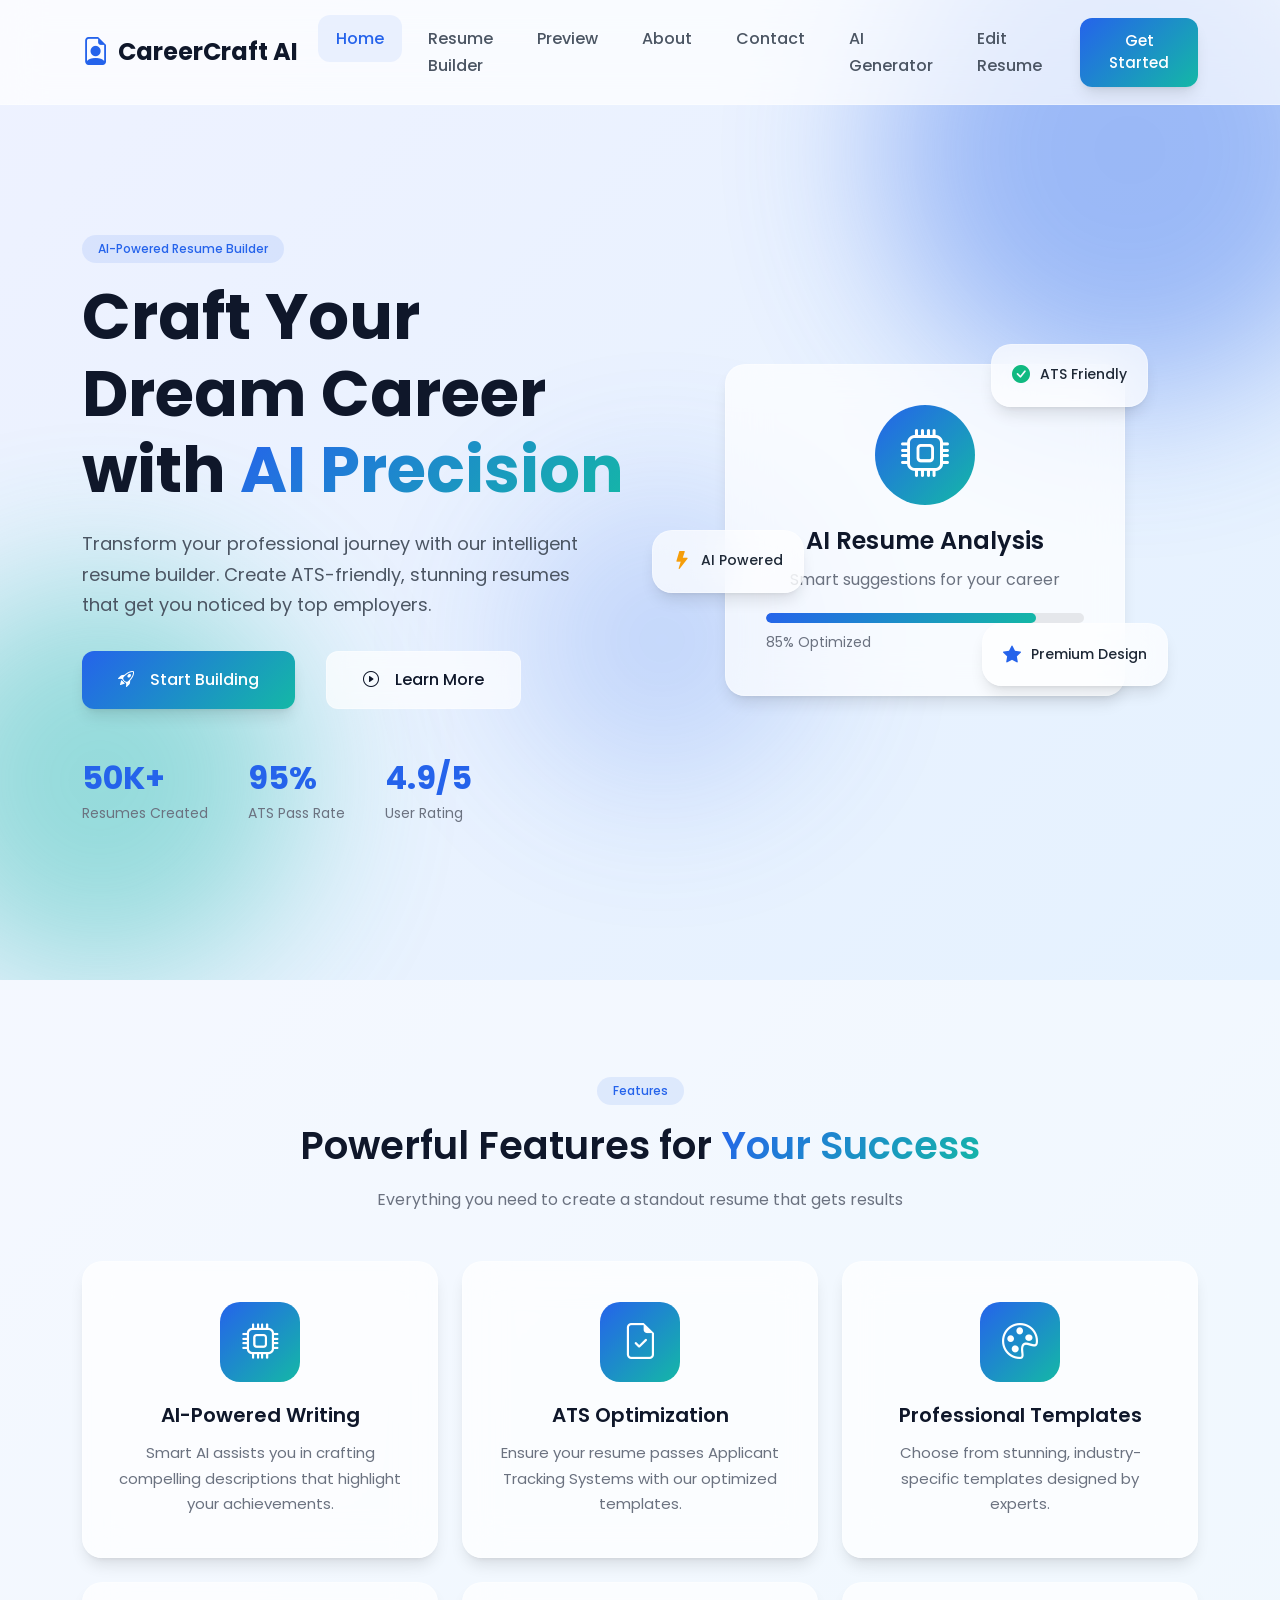
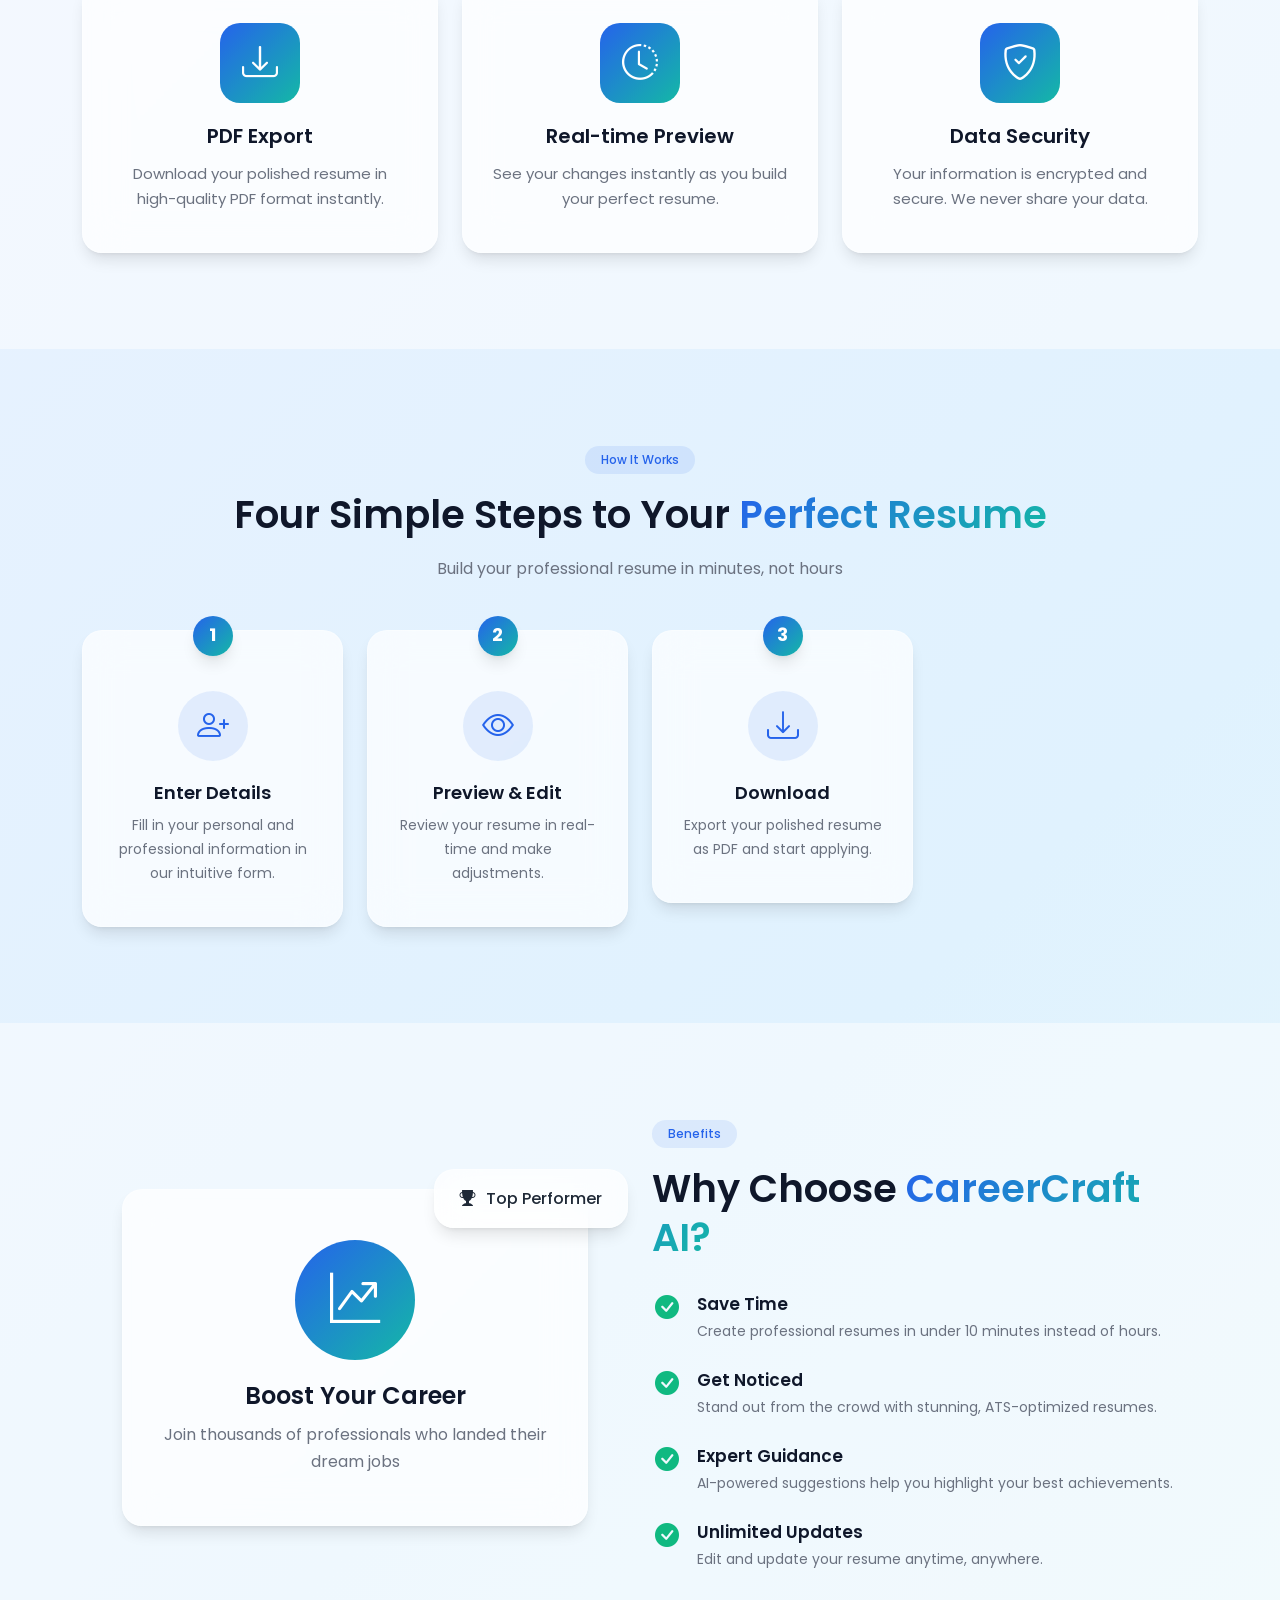
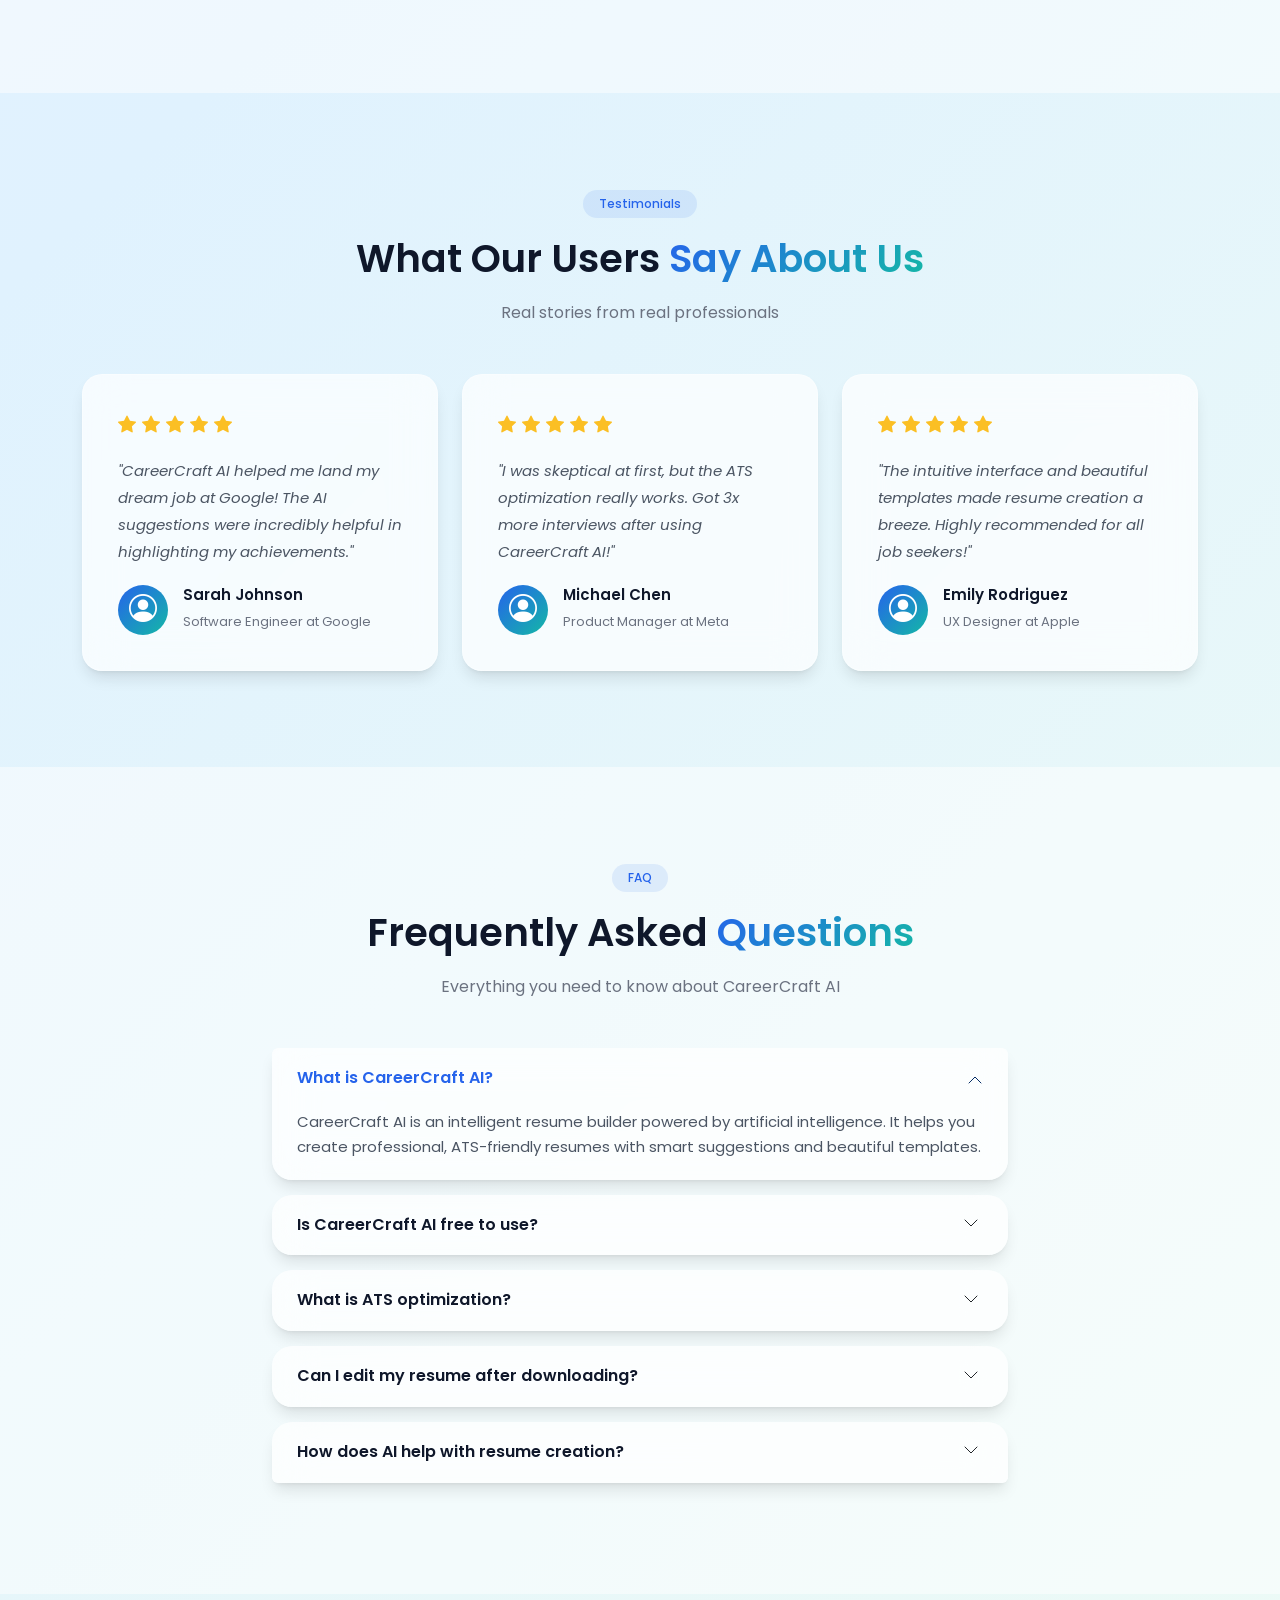
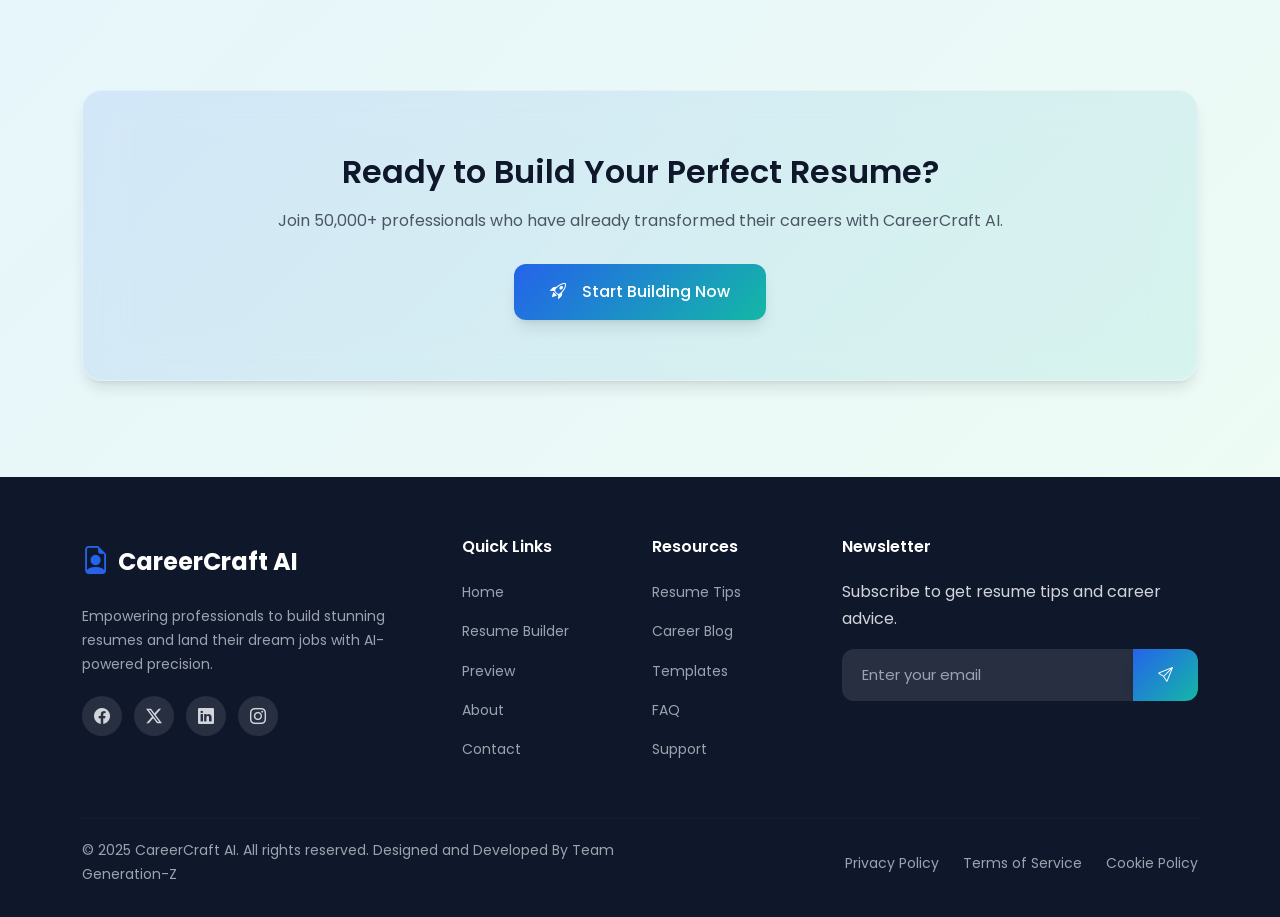
==== commit 72e2508b: "Fix frontend asset paths" ====
--- a/Frontend/index.html
+++ b/Frontend/index.html
@@ -542,6 +542,6 @@
     </footer>
 
     <script src="https://cdn.jsdelivr.net/npm/bootstrap@5.3.2/dist/js/bootstrap.bundle.min.js"></script>
-    <script type="module" src="../Frontend/js/main.js"></script>
+    <script type="module" src="js/main.js"></script>
 </body>
 </html>
